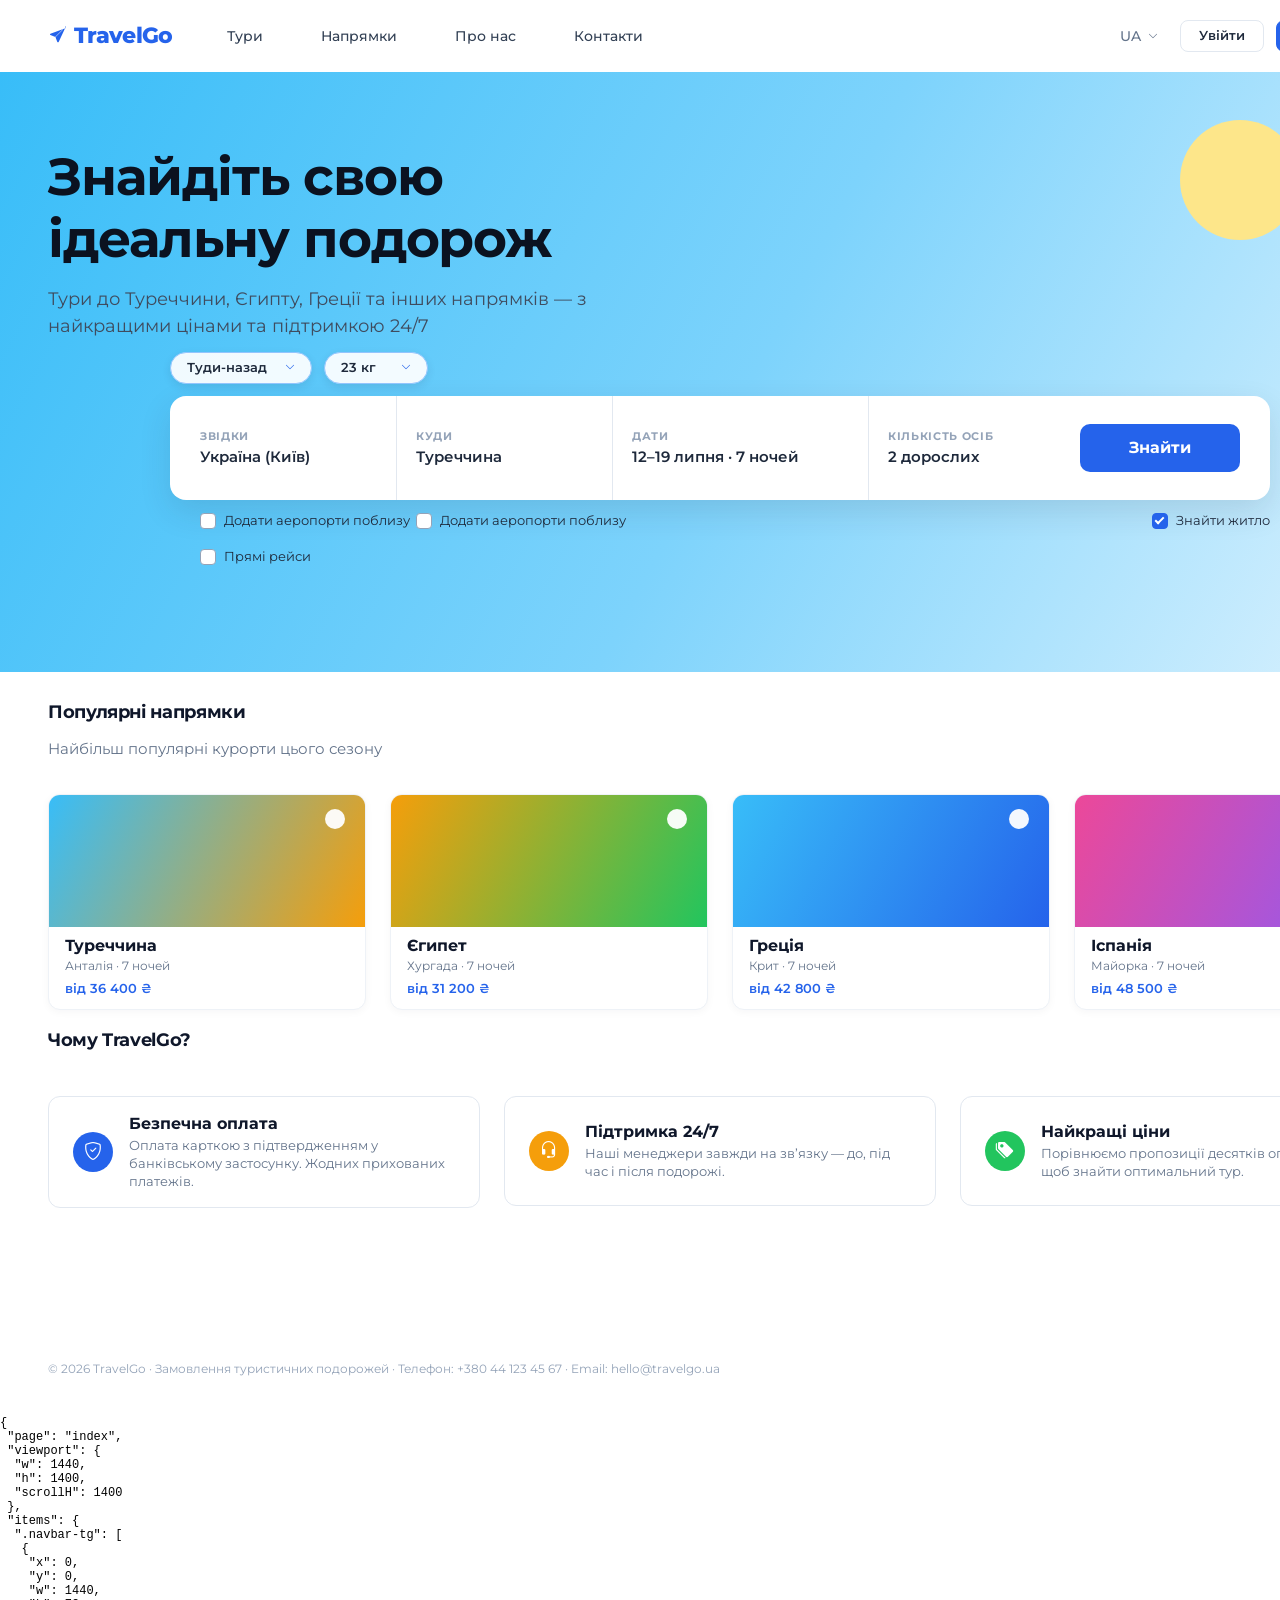
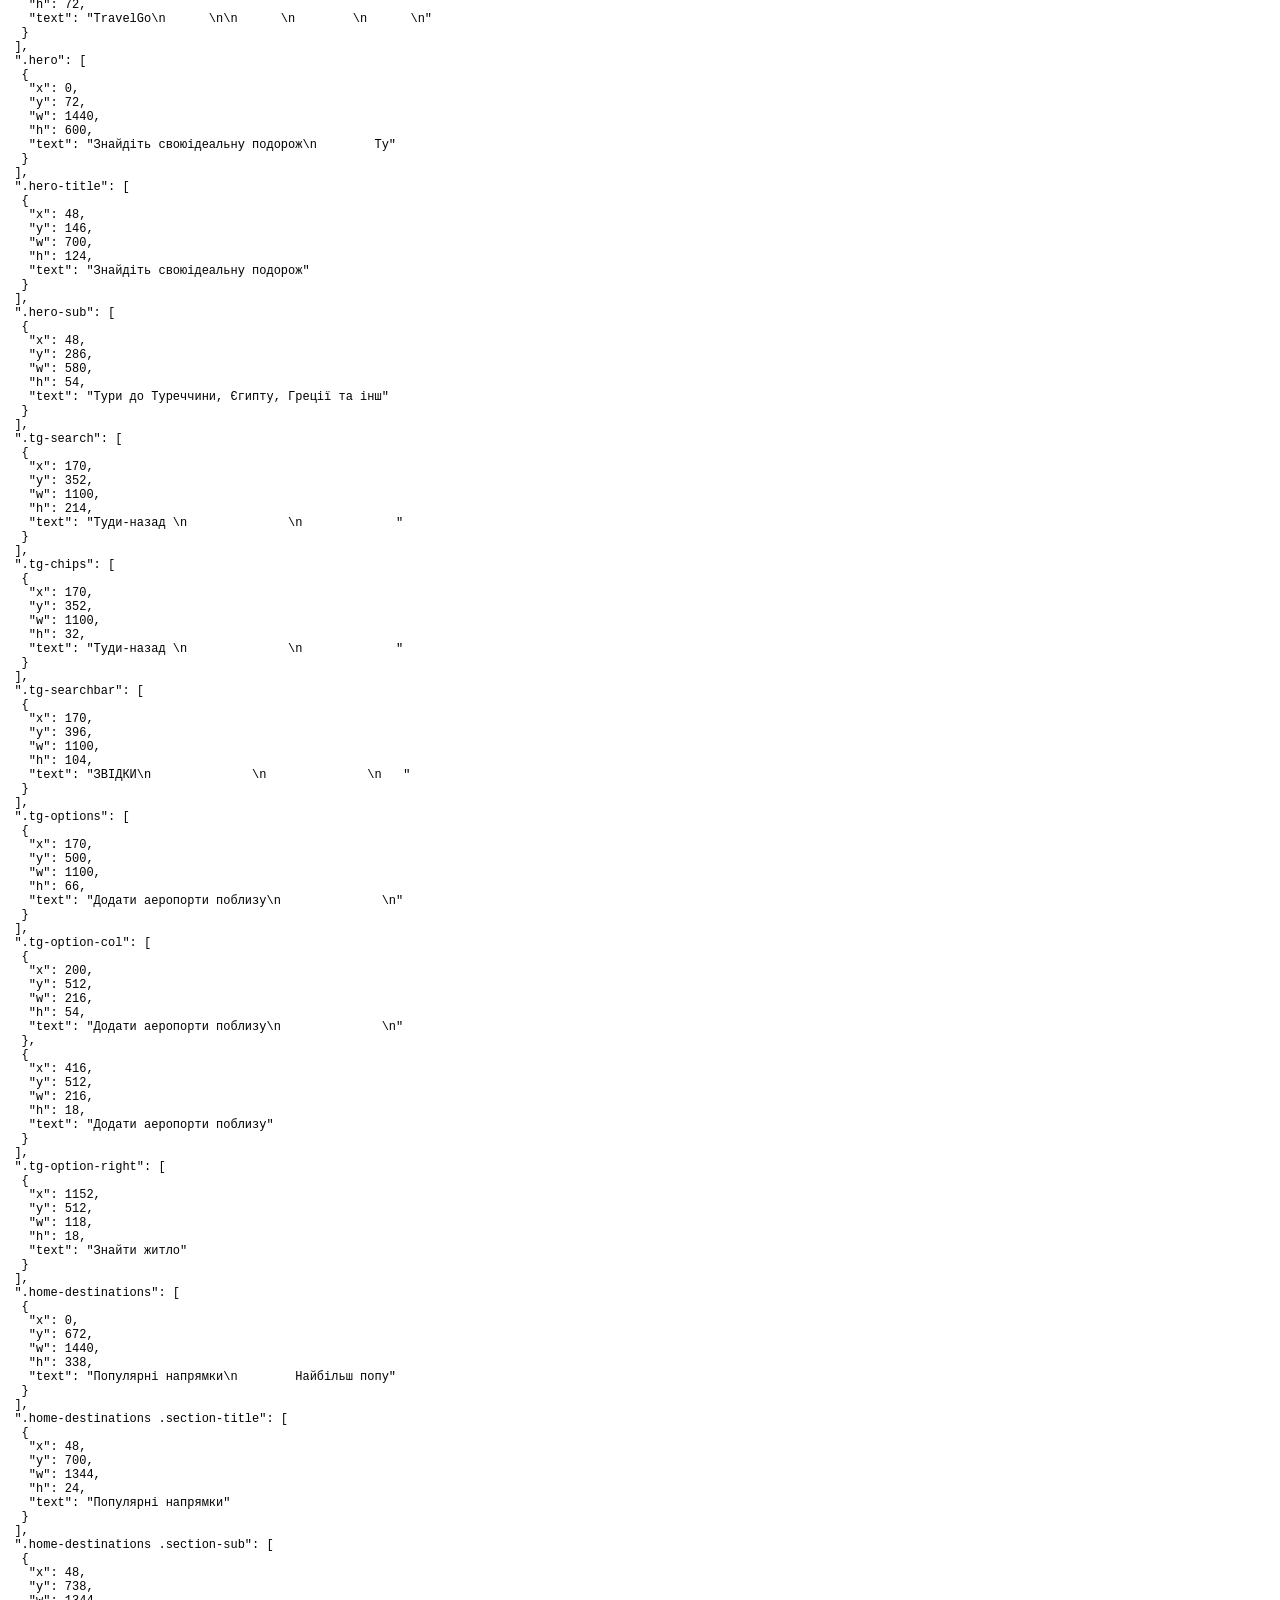
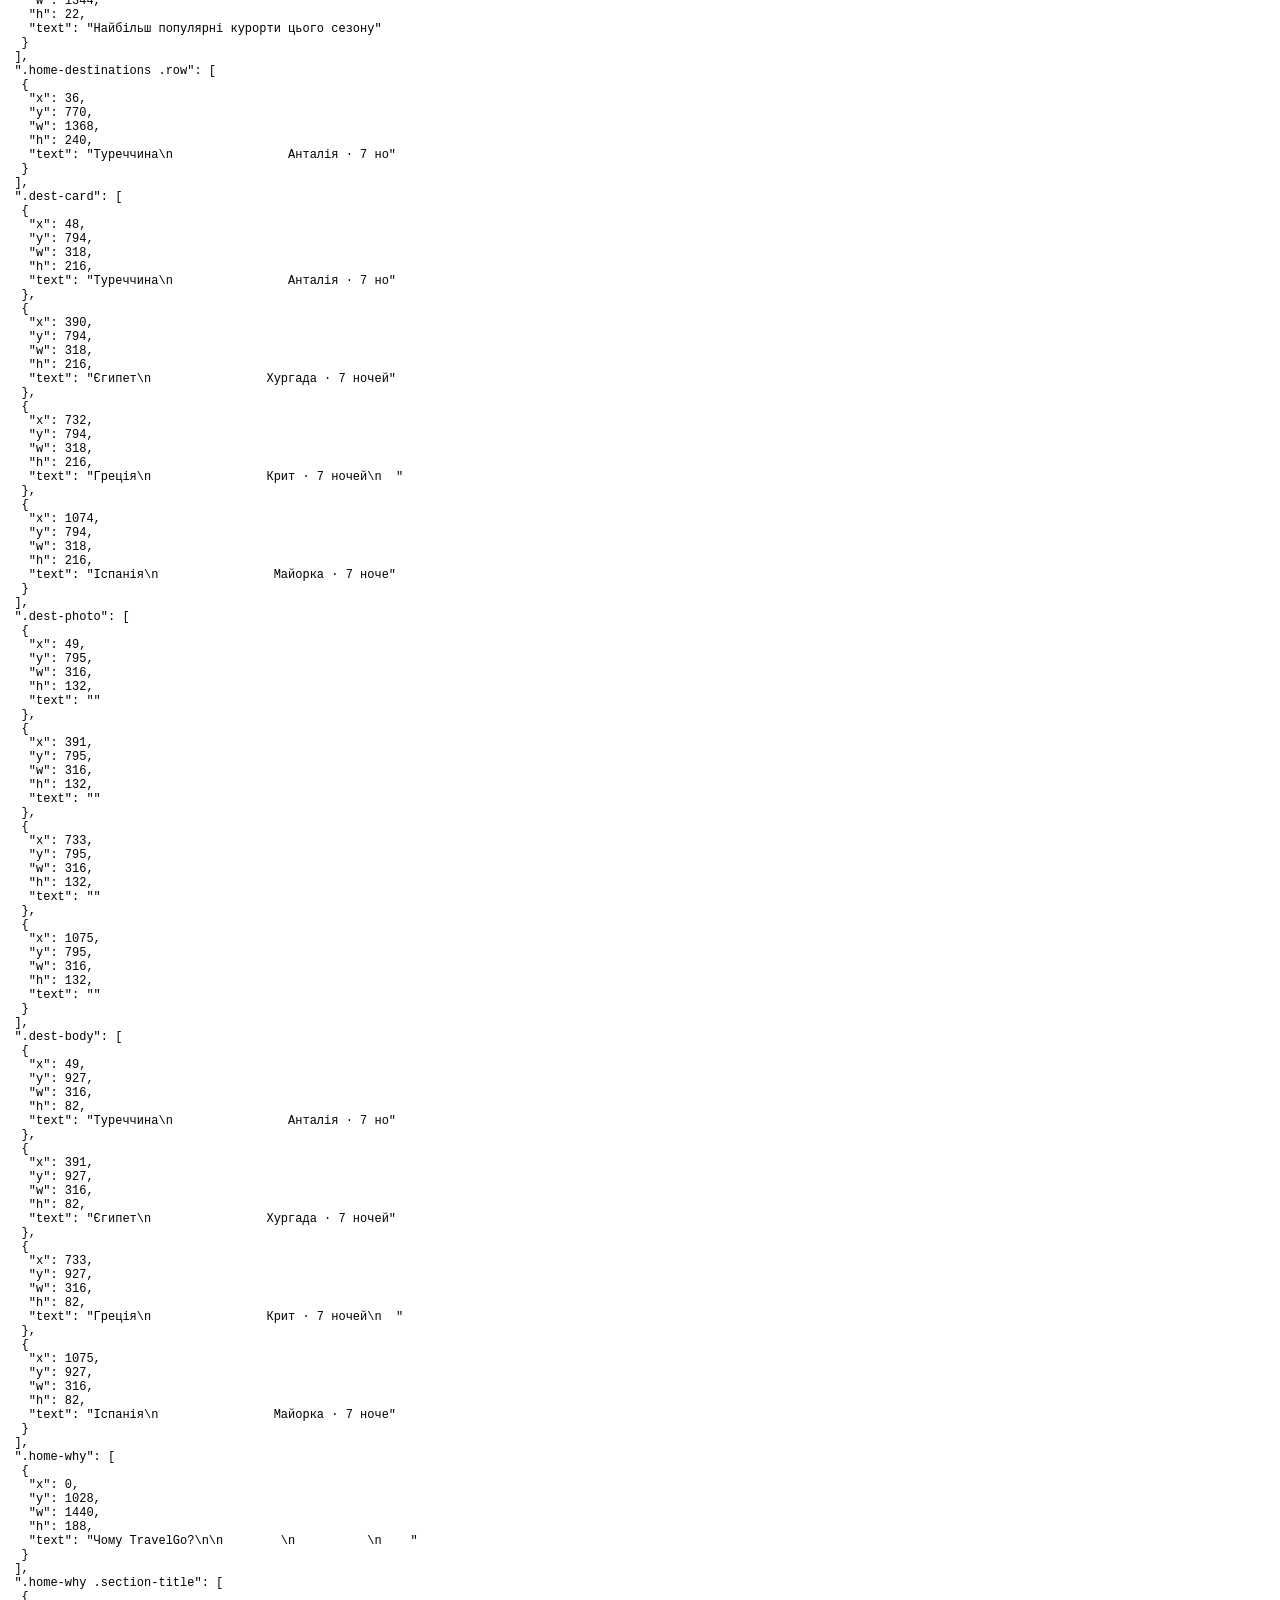
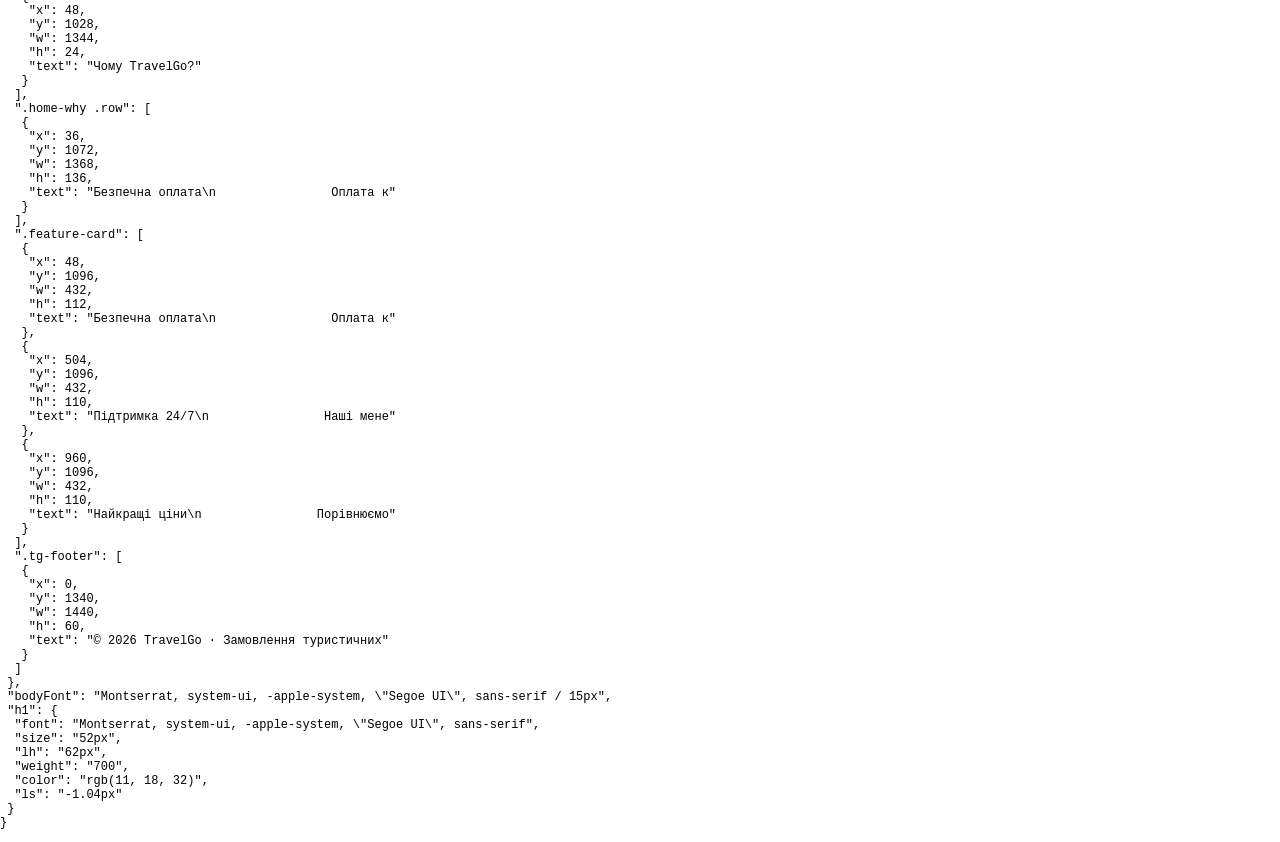
==== _measure.html @ 76a3c79a "Made main architecture." ====
<!doctype html>
<html><head><meta charset="utf-8"><title>measure</title>
<style>html,body{margin:0}iframe{width:1440px;height:1400px;border:0}pre{font:12px monospace}</style>
</head><body>
<iframe id="f"></iframe>
<pre id="out">pending</pre>
<script>
  const params = new URLSearchParams(location.search);
  const page = params.get('page') || 'index';
  const map = {
    index: ['.navbar-tg','.hero','.hero-title','.hero-sub','.tg-search','.tg-chips','.tg-searchbar','.tg-options','.tg-option-col','.tg-option-right','.home-destinations','.home-destinations .section-title','.home-destinations .section-sub','.home-destinations .row','.dest-card','.dest-photo','.dest-body','.home-why','.home-why .section-title','.home-why .row','.feature-card','.tg-footer'],
    results: ['.navbar-tg','.page-head','.page-title','.page-sub','.tg-select','.results-layout','.filters-card','.tours-grid','.tour-card','.tour-photo','.tour-body','.tg-pagination','.tg-footer'],
    tour: ['.navbar-tg','.tour-page','.tg-breadcrumb','.tour-gallery','.gallery-main','.gallery-thumbs','.tour-content','.tour-main','.tour-title','.tour-sub','.tour-price','.tour-book','.tour-includes','.tour-sidebar-card','.tg-tabs','.tab-content','.tg-footer'],
    booking: ['.navbar-tg','.booking-page','.booking-title','.tg-breadcrumb','.booking-layout','.booking-main','.section-title','.tourist-card','.payment-panel','.bank-card','.secure-col','.pay-button','.booking-summary','.summary-photo','.summary-total','.tg-footer'],
    confirmation: ['.navbar-tg','.confirm-page','.success-ring','.success-circle','.confirm-title','.confirm-sub','.confirm-card','.confirm-actions','.tg-footer']
  };
  const f = document.getElementById('f');
  f.src = page + '.html';
  f.addEventListener('load', () => {
    setTimeout(() => {
      try {
        const doc = f.contentDocument;
        const win = f.contentWindow;
        const r = el => { const b = el.getBoundingClientRect(); return { x: +b.x.toFixed(1), y: +(b.y + win.scrollY).toFixed(1), w: +b.width.toFixed(1), h: +b.height.toFixed(1) }; };
        const out = { page, viewport: { w: win.innerWidth, h: win.innerHeight, scrollH: doc.documentElement.scrollHeight } };
        out.items = {};
        for (const sel of map[page] || []) {
          const els = doc.querySelectorAll(sel);
          out.items[sel] = Array.from(els).slice(0, 8).map(el => ({ ...r(el), text: (el.textContent || '').trim().slice(0, 40) }));
        }
        const bodyStyle = win.getComputedStyle(doc.body);
        out.bodyFont = bodyStyle.fontFamily + ' / ' + bodyStyle.fontSize;
        const h1 = doc.querySelector('h1');
        if (h1) { const cs = win.getComputedStyle(h1); out.h1 = { font: cs.fontFamily, size: cs.fontSize, lh: cs.lineHeight, weight: cs.fontWeight, color: cs.color, ls: cs.letterSpacing }; }
        document.getElementById('out').textContent = JSON.stringify(out, null, 1);
        document.title = 'DONE';
      } catch (e) { document.getElementById('out').textContent = 'ERR ' + e.message; document.title = 'ERR'; }
    }, 200);
  });
</script>
</body></html>
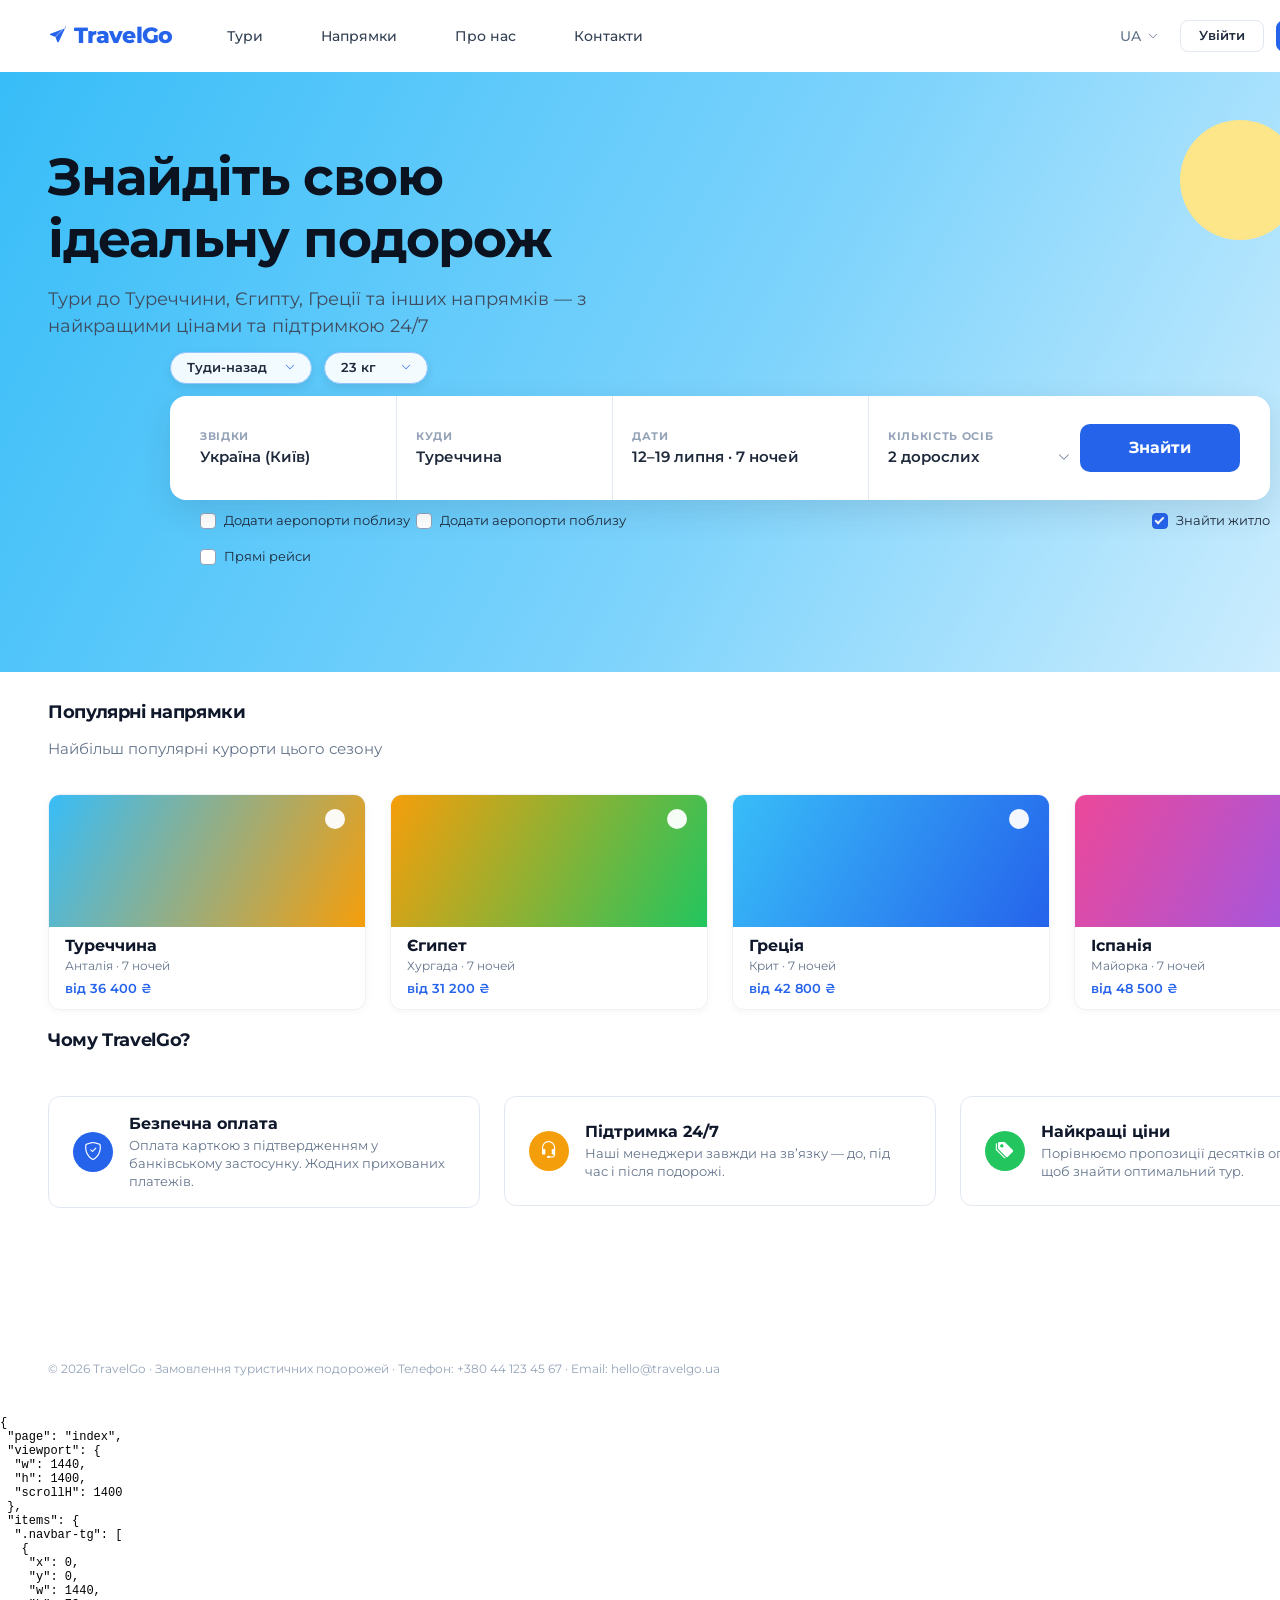
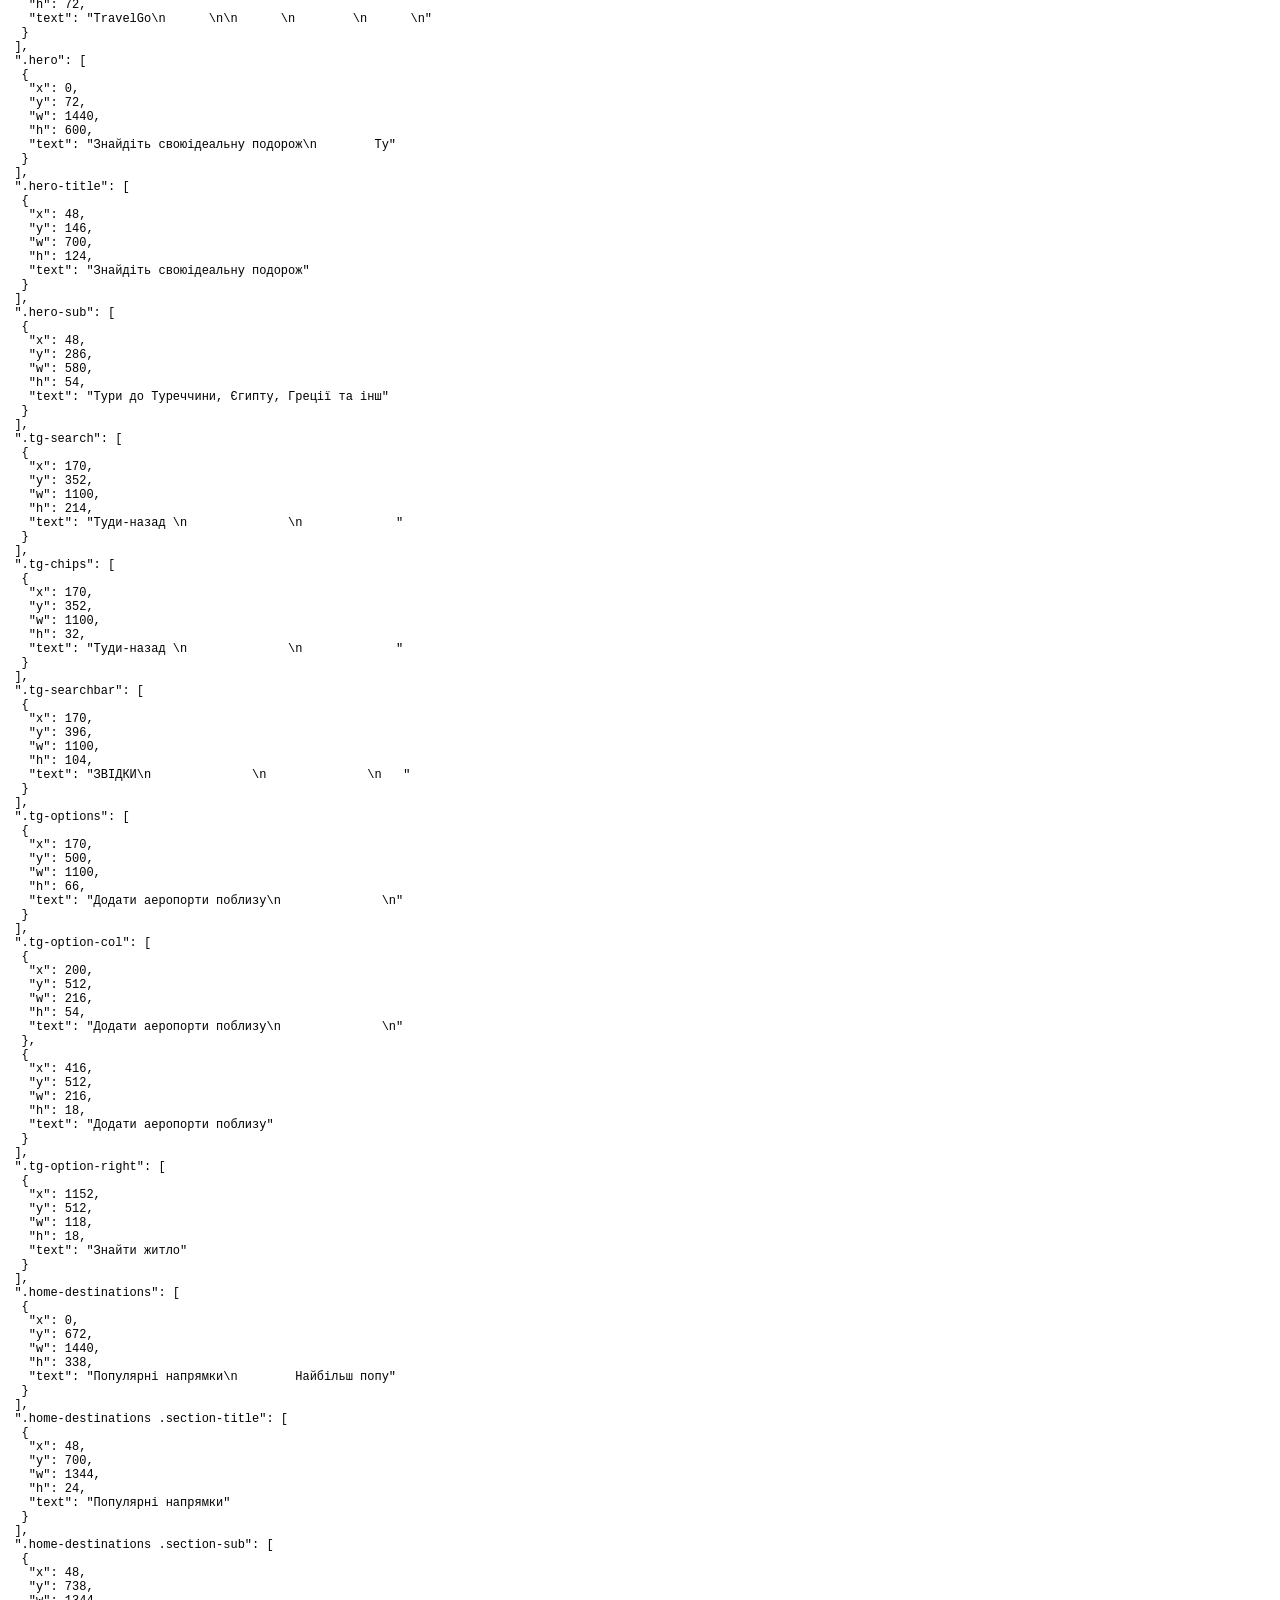
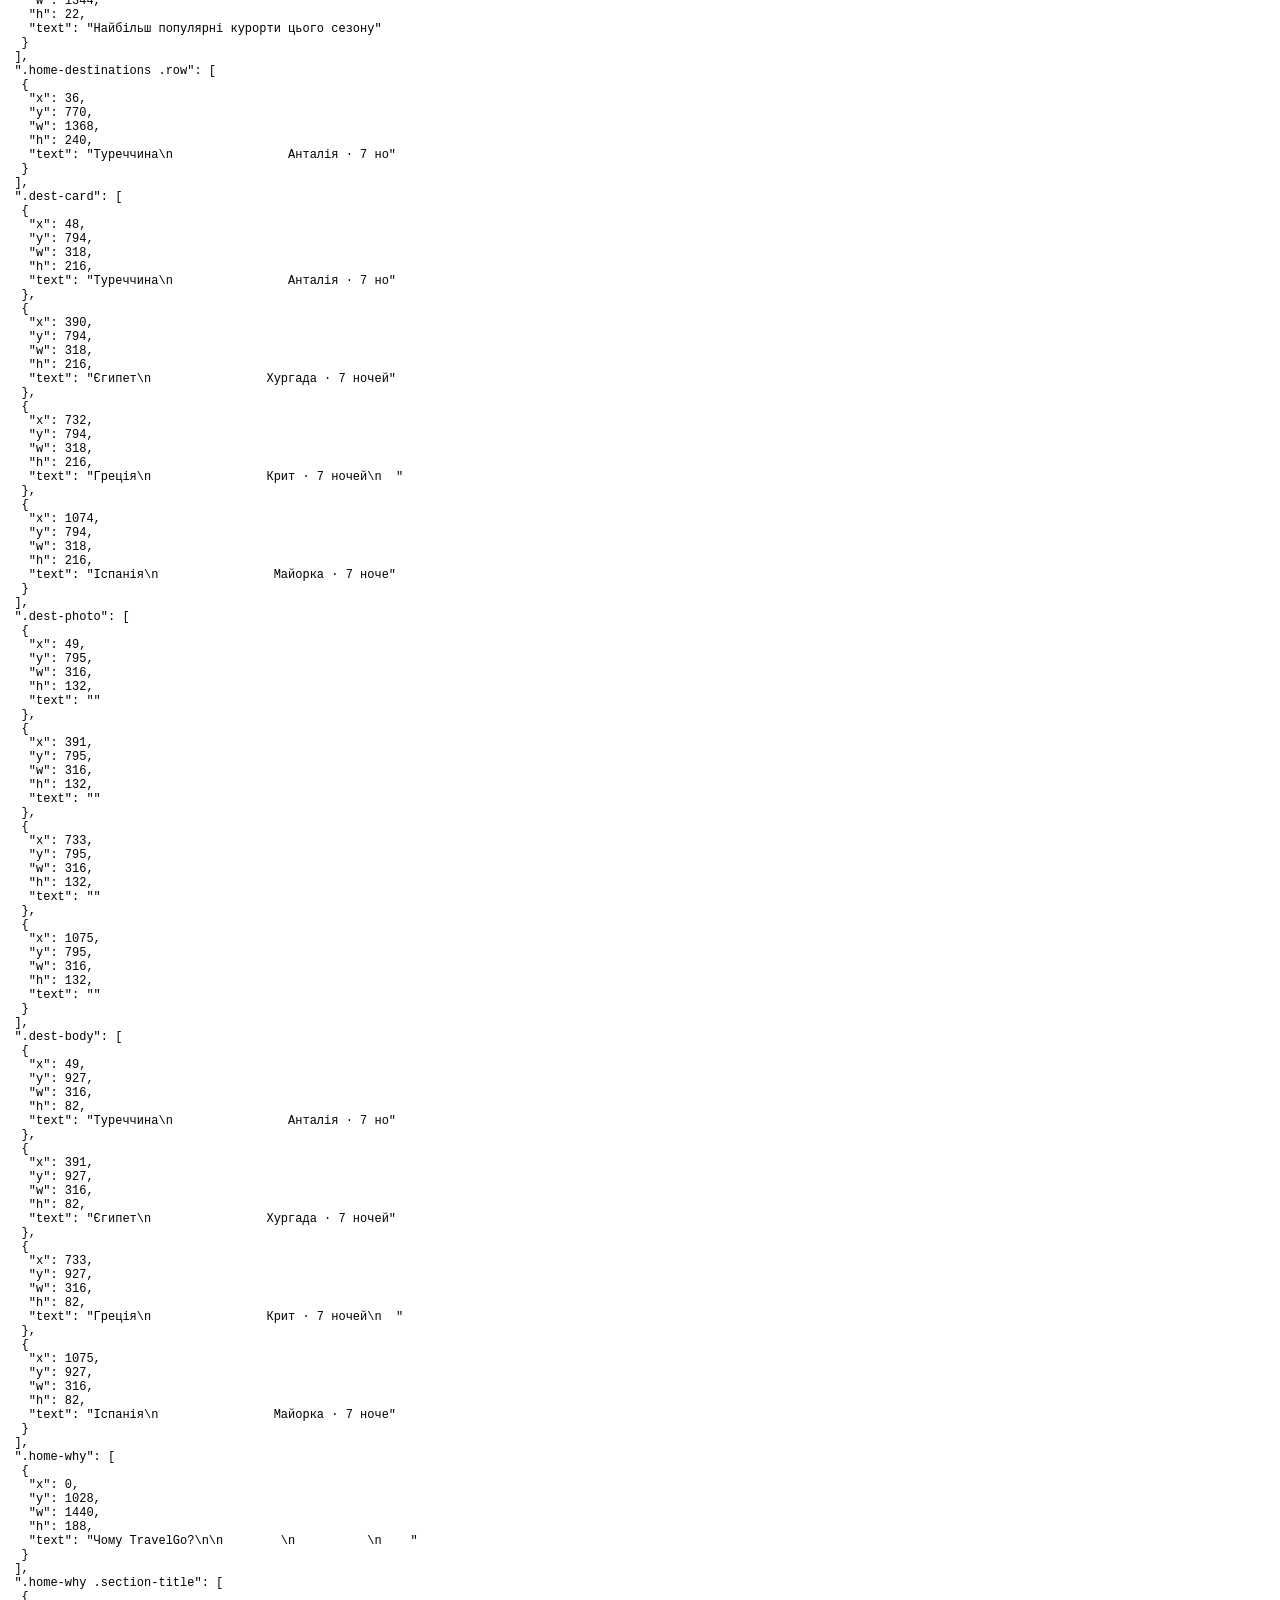
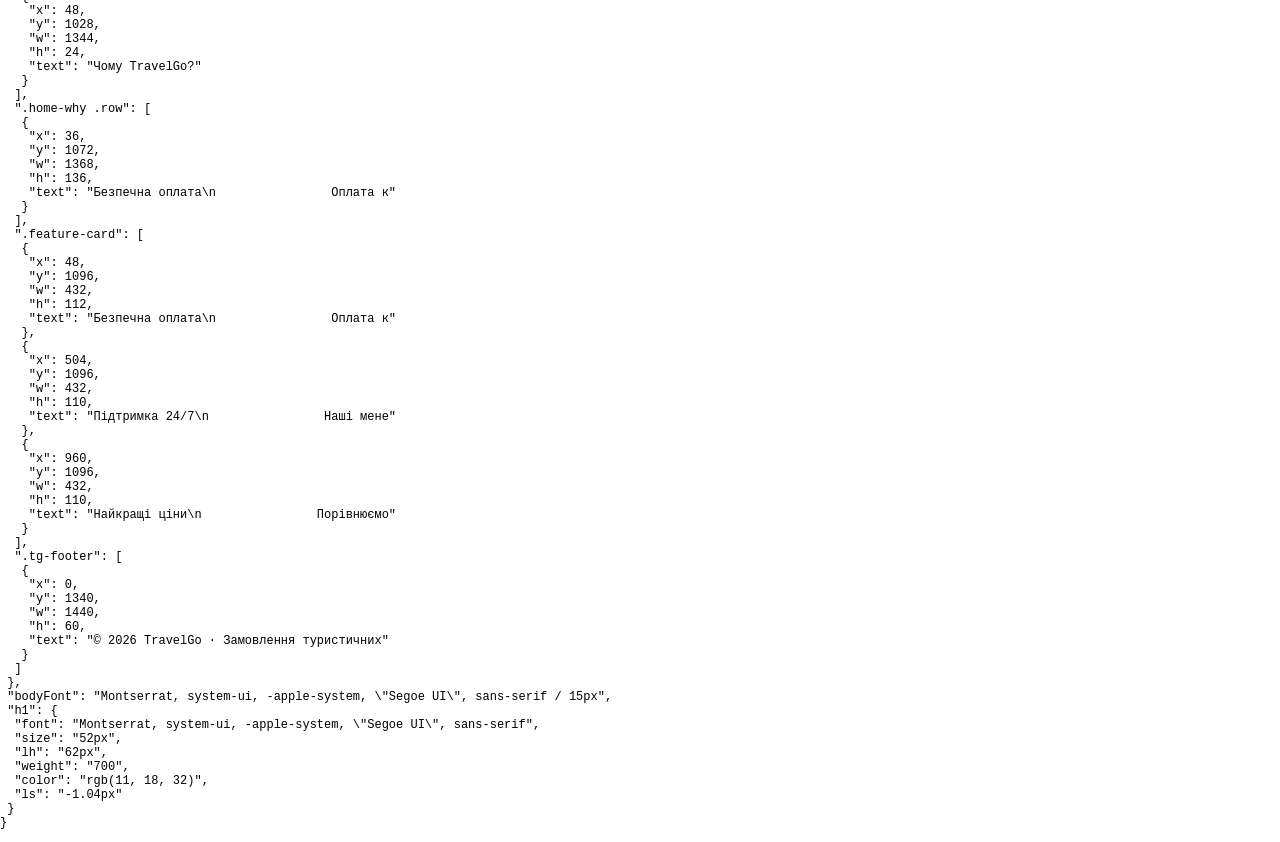
==== commit be6056b9: "BUGFIX: updated filters and card details" ====
--- a/_measure.html
+++ b/_measure.html
@@ -38,4 +38,5 @@
     }, 200);
   });
 </script>
-</body></html>
+</body>
+</html>
